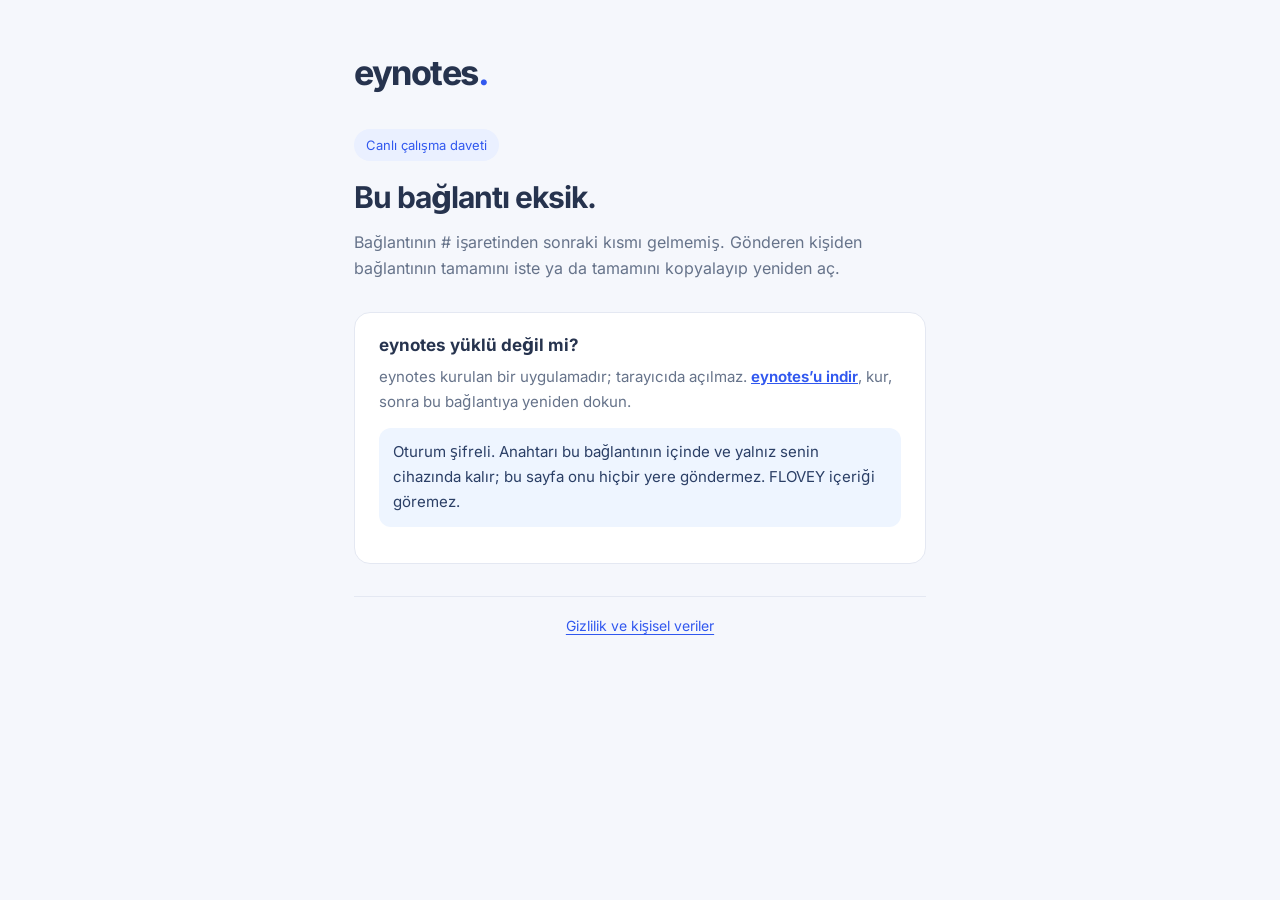
==== c/index.html @ 0c52d9c3 "notey 0.24.0 · 05a5afc" ====
<!doctype html>
<html lang="tr" data-kind="c">
<head>
  <meta charset="UTF-8"><meta name="viewport" content="width=device-width, initial-scale=1, viewport-fit=cover">
  <meta http-equiv="Content-Security-Policy" content="default-src 'none'; script-src 'self'; style-src 'unsafe-inline'; font-src 'self'; img-src 'self'; base-uri 'none'; form-action 'none'">
  <meta name="referrer" content="no-referrer"><meta name="robots" content="noindex">
  <meta name="theme-color" content="#3158ef">
  <title>eynotes. · Canlı çalışma daveti</title>
  <link rel="icon" href="../favicon.svg" type="image/svg+xml">
  <style>
    @font-face{font-family:Inter;src:url('../fonts/inter-latin-wght-normal.woff2') format('woff2');font-display:swap}*{box-sizing:border-box}[hidden]{display:none!important}body{margin:0;background:#f5f7fc;color:#26334e;font-family:Inter,system-ui,sans-serif}main{max-width:620px;margin:0 auto;padding:52px 24px 36px}.brand{font-size:34px;font-weight:750;letter-spacing:-1.5px}.brand span{color:#3158ef}.tag{display:inline-block;background:#eaf0ff;color:#3158ef;border-radius:20px;padding:8px 12px;font-size:13px;margin-top:36px}h1{font-size:30px;line-height:1.2;letter-spacing:-1px;margin:18px 0 14px}p{line-height:1.65;color:#66738a;margin:0 0 20px}.open{display:flex;width:100%;border:0;font-family:inherit;cursor:pointer;align-items:center;justify-content:center;min-height:58px;border-radius:12px;background:#3158ef;color:white;font-weight:650;font-size:17px;text-decoration:none;margin:26px 0 12px;padding:14px 18px;text-align:center}.open:hover{background:#234be0}.copy{display:flex;align-items:center;justify-content:center;text-decoration:none;box-sizing:border-box;width:100%;min-height:48px;border:1px solid #d5dcec;border-radius:12px;background:white;color:#26334e;font:inherit;font-size:15px;font-weight:600;cursor:pointer}.copy:hover{background:#f0f3fa}a:focus-visible,button:focus-visible{outline:3px solid #9faeff;outline-offset:4px}.hint{font-size:13px;color:#8690a4;text-align:center;margin:10px 0 0}.hint.lead{font-size:15px;color:#536079;text-align:left;margin:0}.steps{background:white;border:1px solid #e4e8f2;border-radius:16px;padding:22px 24px;margin:30px 0 20px}h2{font-size:17px;margin:0 0 10px}.steps p{margin:0 0 14px;font-size:15px}.steps a{color:#3158ef;font-weight:650}.lock{font-size:13px;background:#eef5ff;color:#2b3f66;border-radius:12px;padding:12px 14px}.site-footer{margin-top:32px;padding-top:20px;border-top:1px solid #e4e8f2;text-align:center;font-size:14px}.site-footer a{color:#3158ef;text-underline-offset:3px}@media(max-width:400px){main{padding:32px 20px}h1{font-size:26px}.steps{padding:20px}}
  </style>
</head>
<body><main>
  <div class="brand">eynotes<span>.</span></div>
  <span class="tag">Canlı çalışma daveti</span>
  <section id="ok">
    <h1>Seni eynotes’ta birlikte çalışmaya çağırdılar.</h1>
    <p>Katılmak için eynotes uygulaması ve eynotes hesabı gerekir.</p>
    <p class="hint lead" id="copied" role="status">eynotes yüklüyse bu bağlantı uygulamada açılır. Burada kaldıysan bağlantıyı kopyala ve eynotes’ta + › Bağlantıyı aç’a yapıştır.</p>
    <button type="button" class="open" id="copy">Bağlantıyı kopyala</button>
    <a class="copy" id="open" href="../">eynotes’ta aç</a>
  </section>
  <section id="bad" hidden>
    <h1>Bu bağlantı eksik.</h1>
    <p>Bağlantının # işaretinden sonraki kısmı gelmemiş. Gönderen kişiden bağlantının tamamını iste ya da tamamını kopyalayıp yeniden aç.</p>
  </section>
  <section class="steps">
    <h2>eynotes yüklü değil mi?</h2>
    <p>eynotes kurulan bir uygulamadır; tarayıcıda açılmaz. <a href="../">eynotes’u indir</a>, kur, sonra bu bağlantıya yeniden dokun.</p>
    <p class="lock">Oturum şifreli. Anahtarı bu bağlantının içinde ve yalnız senin cihazında kalır; bu sayfa onu hiçbir yere göndermez. FLOVEY içeriği göremez.</p>
  </section>
  <footer class="site-footer"><a href="../gizlilik.html">Gizlilik ve kişisel veriler</a></footer>
</main>
<script src="../acilis.js"></script>
</body></html>
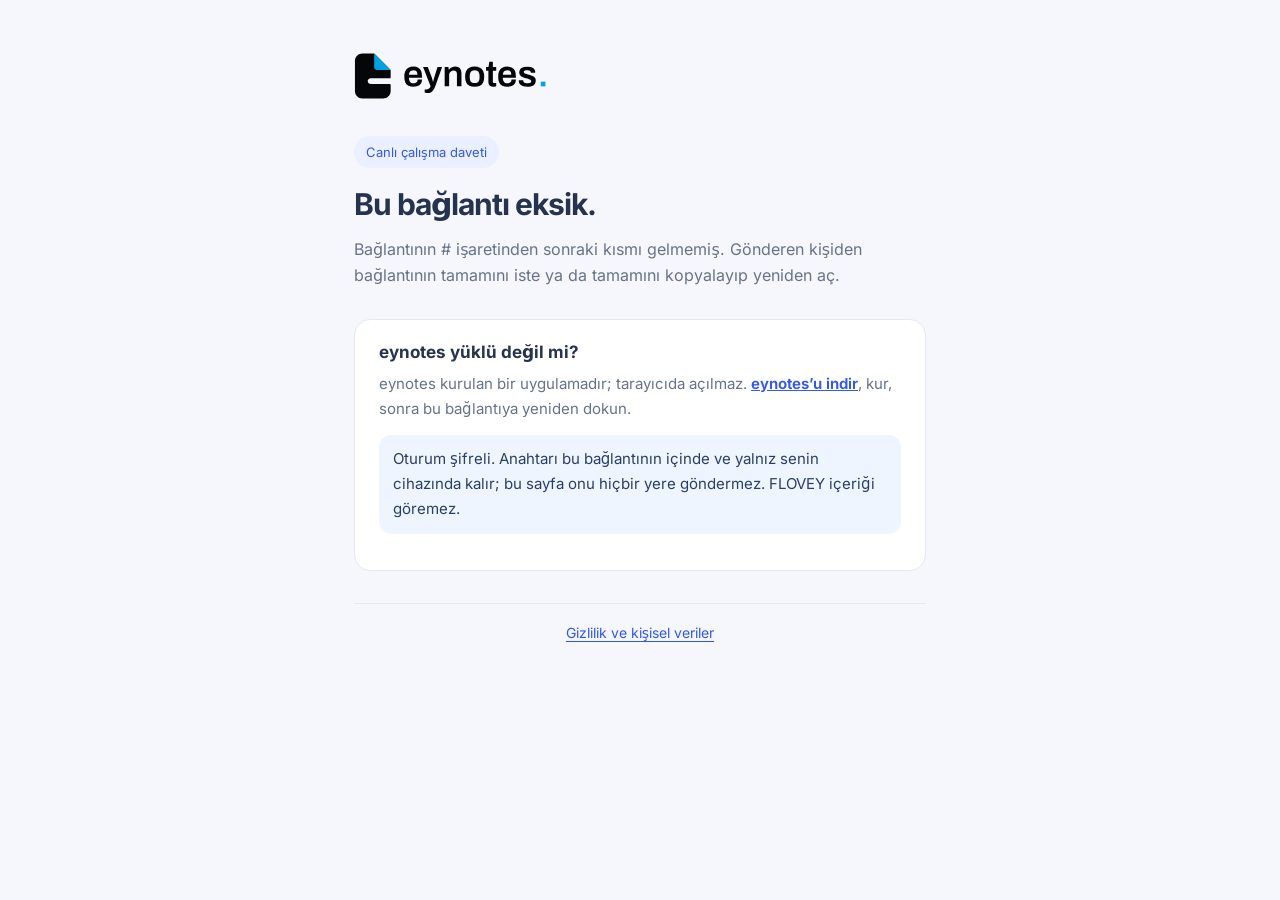
==== commit 96578749: "notey 0.29.9 · 84f9c11" ====
--- a/c/index.html
+++ b/c/index.html
@@ -5,14 +5,26 @@
   <meta http-equiv="Content-Security-Policy" content="default-src 'none'; script-src 'self'; style-src 'unsafe-inline'; font-src 'self'; img-src 'self'; base-uri 'none'; form-action 'none'">
   <meta name="referrer" content="no-referrer"><meta name="robots" content="noindex">
   <meta name="theme-color" content="#3158ef">
-  <title>eynotes. · Canlı çalışma daveti</title>
+  <title>eynotes · Canlı çalışma daveti</title>
   <link rel="icon" href="../favicon.svg" type="image/svg+xml">
   <style>
     @font-face{font-family:Inter;src:url('../fonts/inter-latin-wght-normal.woff2') format('woff2');font-display:swap}*{box-sizing:border-box}[hidden]{display:none!important}body{margin:0;background:#f5f7fc;color:#26334e;font-family:Inter,system-ui,sans-serif}main{max-width:620px;margin:0 auto;padding:52px 24px 36px}.brand{font-size:34px;font-weight:750;letter-spacing:-1.5px}.brand span{color:#3158ef}.tag{display:inline-block;background:#eaf0ff;color:#3158ef;border-radius:20px;padding:8px 12px;font-size:13px;margin-top:36px}h1{font-size:30px;line-height:1.2;letter-spacing:-1px;margin:18px 0 14px}p{line-height:1.65;color:#66738a;margin:0 0 20px}.open{display:flex;width:100%;border:0;font-family:inherit;cursor:pointer;align-items:center;justify-content:center;min-height:58px;border-radius:12px;background:#3158ef;color:white;font-weight:650;font-size:17px;text-decoration:none;margin:26px 0 12px;padding:14px 18px;text-align:center}.open:hover{background:#234be0}.copy{display:flex;align-items:center;justify-content:center;text-decoration:none;box-sizing:border-box;width:100%;min-height:48px;border:1px solid #d5dcec;border-radius:12px;background:white;color:#26334e;font:inherit;font-size:15px;font-weight:600;cursor:pointer}.copy:hover{background:#f0f3fa}a:focus-visible,button:focus-visible{outline:3px solid #9faeff;outline-offset:4px}.hint{font-size:13px;color:#8690a4;text-align:center;margin:10px 0 0}.hint.lead{font-size:15px;color:#536079;text-align:left;margin:0}.steps{background:white;border:1px solid #e4e8f2;border-radius:16px;padding:22px 24px;margin:30px 0 20px}h2{font-size:17px;margin:0 0 10px}.steps p{margin:0 0 14px;font-size:15px}.steps a{color:#3158ef;font-weight:650}.lock{font-size:13px;background:#eef5ff;color:#2b3f66;border-radius:12px;padding:12px 14px}.site-footer{margin-top:32px;padding-top:20px;border-top:1px solid #e4e8f2;text-align:center;font-size:14px}.site-footer a{color:#3158ef;text-underline-offset:3px}@media(max-width:400px){main{padding:32px 20px}h1{font-size:26px}.steps{padding:20px}}
   </style>
 </head>
 <body><main>
-  <div class="brand">eynotes<span>.</span></div>
+  <div class="brand"><svg role="img" aria-label="eynotes." width="196" height="48" style="display:block;max-width:100%;height:auto" xmlns="http://www.w3.org/2000/svg" viewBox="0 0 417 100">
+<path fill="#050608" d="M18 2 L43 2 L78 37 L78 53 C78 54 77 55 76 55 L36 55 C27 55 27 67 36 67 L76 67 C77 67 78 68 78 69 L78 82 C78 91 71 98 62 98 L18 98 C9 98 2 91 2 82 L2 18 C2 9 9 2 18 2 Z"/>
+  <path fill="#00A3E0" d="M43 2 L78 37 L49 37 C45 37 43 35 43 31 Z"/>
+  <path fill="#050608" transform="translate(104.000 72.000) scale(0.078 -0.078)" d="M291 -12Q207 -12 151 17.5Q95 47 67 108Q39 169 39 263Q39 358 67 418.5Q95 479 151 508.5Q207 538 291 538Q367 538 418.5 509.5Q470 481 496 422Q522 363 522 269L522 233L164 233Q166 184 179 150.5Q192 117 219.5 100.5Q247 84 292 84Q315 84 335 90Q355 96 370 108.5Q385 121 393.5 140Q402 159 402 184L522 184Q522 134 504.5 97Q487 60 455.5 36Q424 12 382 0Q340 -12 291 -12ZM166 319L395 319Q395 352 387.5 375Q380 398 366.5 413Q353 428 334 434.5Q315 441 291 441Q252 441 225.5 428Q199 415 185 388Q171 361 166 319Z"/>
+  <path fill="#050608" transform="translate(146.558 72.000) scale(0.078 -0.078)" d="M135 -182Q98 -182 75 -176.5Q52 -171 49 -170L49 -83L105 -83Q126 -83 147 -72Q168 -61 185 -42Q202 -23 210 0L5 526L133 526L231 274Q238 257 245.5 231Q253 205 261 177.5Q269 150 274 128L279 128Q283 143 288 162Q293 181 298.5 201Q304 221 310 240Q316 259 320 273L400 526L524 526L348 27Q333 -15 314.5 -53Q296 -91 271.5 -120Q247 -149 213.5 -165.5Q180 -182 135 -182Z"/>
+  <path fill="#050608" transform="translate(187.820 72.000) scale(0.078 -0.078)" d="M65 0L65 526L167 526L177 456L184 456Q202 480 226.5 498.5Q251 517 282.5 527.5Q314 538 352 538Q402 538 440.5 520Q479 502 501 462Q523 422 523 355L523 0L400 0L400 333Q400 361 393.5 379.5Q387 398 374.5 409.5Q362 421 344 426Q326 431 304 431Q271 431 244.5 415Q218 399 202.5 371Q187 343 187 306L187 0Z"/>
+  <path fill="#050608" transform="translate(233.372 72.000) scale(0.078 -0.078)" d="M299 -12Q213 -12 155 17.5Q97 47 68 108Q39 169 39 263Q39 358 68 418.5Q97 479 155 508.5Q213 538 299 538Q386 538 443.5 508.5Q501 479 530 418.5Q559 358 559 263Q559 169 530 108Q501 47 443.5 17.5Q386 -12 299 -12ZM299 88Q347 88 376.5 106.5Q406 125 419.5 162.5Q433 200 433 256L433 270Q433 326 419.5 363.5Q406 401 376.5 419.5Q347 438 299 438Q251 438 221.5 419.5Q192 401 178.5 363.5Q165 326 165 270L165 256Q165 200 178.5 162.5Q192 125 221.5 106.5Q251 88 299 88Z"/>
+  <path fill="#050608" transform="translate(280.016 72.000) scale(0.078 -0.078)" d="M204 -12Q155 -12 127 7.5Q99 27 87.5 57.5Q76 88 76 120L76 426L13 426L13 526L79 526L101 673L198 673L198 526L289 526L289 426L198 426L198 132Q198 111 209 99.5Q220 88 242 88L289 88L289 4Q279 0 264.5 -3.5Q250 -7 234 -9.5Q218 -12 204 -12Z"/>
+  <path fill="#050608" transform="translate(303.708 72.000) scale(0.078 -0.078)" d="M291 -12Q207 -12 151 17.5Q95 47 67 108Q39 169 39 263Q39 358 67 418.5Q95 479 151 508.5Q207 538 291 538Q367 538 418.5 509.5Q470 481 496 422Q522 363 522 269L522 233L164 233Q166 184 179 150.5Q192 117 219.5 100.5Q247 84 292 84Q315 84 335 90Q355 96 370 108.5Q385 121 393.5 140Q402 159 402 184L522 184Q522 134 504.5 97Q487 60 455.5 36Q424 12 382 0Q340 -12 291 -12ZM166 319L395 319Q395 352 387.5 375Q380 398 366.5 413Q353 428 334 434.5Q315 441 291 441Q252 441 225.5 428Q199 415 185 388Q171 361 166 319Z"/>
+  <path fill="#050608" transform="translate(347.466 72.000) scale(0.078 -0.078)" d="M270 -12Q213 -12 170 0.5Q127 13 98 35Q69 57 54.5 86.5Q40 116 40 151Q40 156 40.5 160Q41 164 41 166L161 166Q161 164 161 162Q161 160 161 158Q162 131 178 114.5Q194 98 220 91Q246 84 275 84Q301 84 324.5 89.5Q348 95 363.5 107.5Q379 120 379 140Q379 166 359 180Q339 194 306.5 203Q274 212 237 222Q204 231 171 242Q138 253 111.5 270Q85 287 68.5 314Q52 341 52 381Q52 420 69 449Q86 478 116 497.5Q146 517 187 527Q228 537 276 537Q323 537 361.5 527Q400 517 428.5 498.5Q457 480 472.5 453.5Q488 427 488 395Q488 388 487.5 381Q487 374 487 373L368 373L368 380Q368 399 356.5 412.5Q345 426 323.5 434Q302 442 270 442Q246 442 228 438Q210 434 198.5 427Q187 420 181 411Q175 402 175 391Q175 372 190 361Q205 350 230.5 342Q256 334 286 325Q322 315 360 304.5Q398 294 430.5 278Q463 262 483 233Q503 204 503 156Q503 110 485.5 77.5Q468 45 436.5 25.5Q405 6 362.5 -3Q320 -12 270 -12Z"/>
+  <path fill="#00A3E0" transform="translate(390.664 72.000) scale(0.078 -0.078)" d="M86 0L86 128L213 128L213 0Z"/>
+</svg>
+</div>
   <span class="tag">Canlı çalışma daveti</span>
   <section id="ok">
     <h1>Seni eynotes’ta birlikte çalışmaya çağırdılar.</h1>
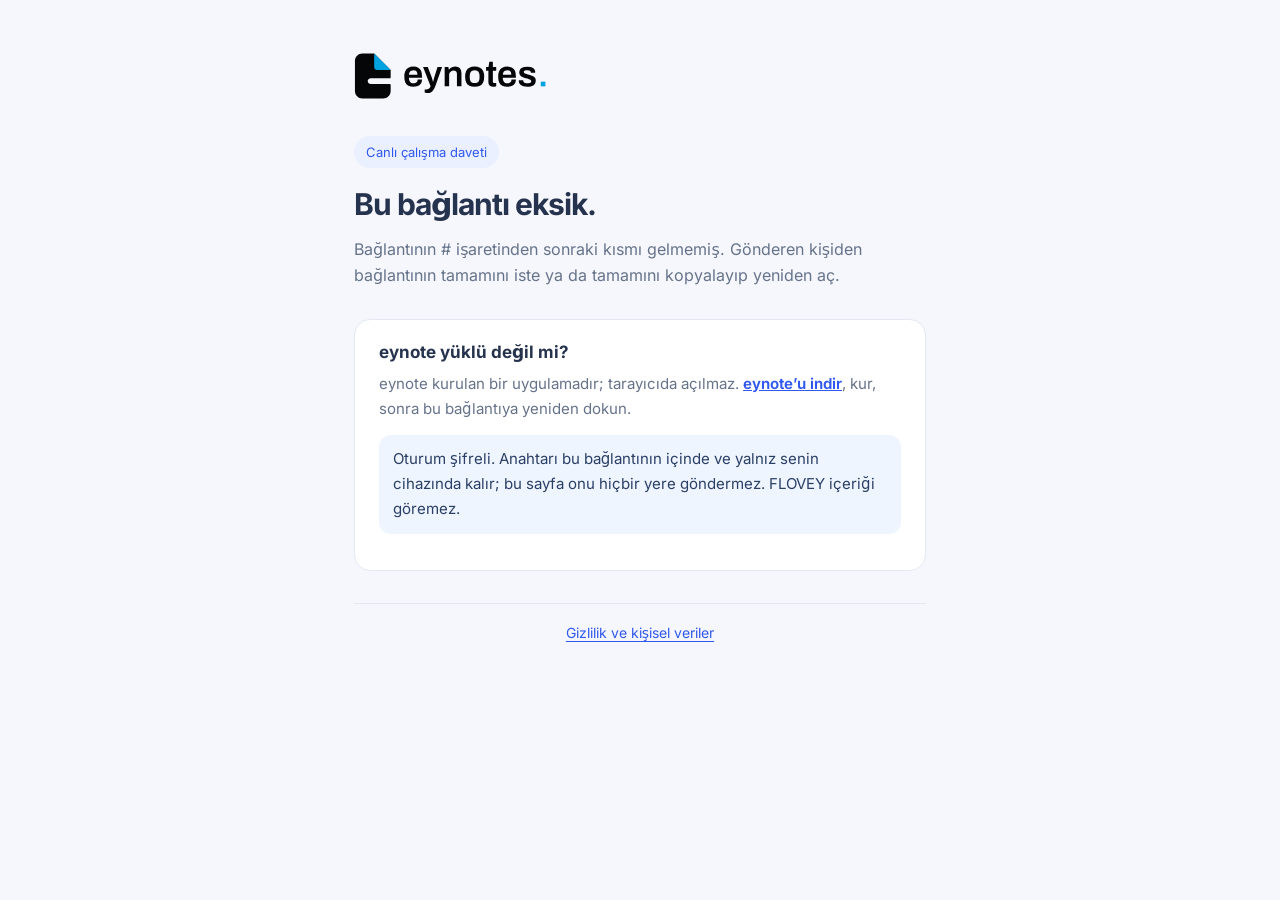
==== commit 92469d36: "notey 0.29.26 · acae567" ====
--- a/c/index.html
+++ b/c/index.html
@@ -5,14 +5,14 @@
   <meta http-equiv="Content-Security-Policy" content="default-src 'none'; script-src 'self'; style-src 'unsafe-inline'; font-src 'self'; img-src 'self'; base-uri 'none'; form-action 'none'">
   <meta name="referrer" content="no-referrer"><meta name="robots" content="noindex">
   <meta name="theme-color" content="#3158ef">
-  <title>eynotes · Canlı çalışma daveti</title>
+  <title>eynote · Canlı çalışma daveti</title>
   <link rel="icon" href="../favicon.svg" type="image/svg+xml">
   <style>
     @font-face{font-family:Inter;src:url('../fonts/inter-latin-wght-normal.woff2') format('woff2');font-display:swap}*{box-sizing:border-box}[hidden]{display:none!important}body{margin:0;background:#f5f7fc;color:#26334e;font-family:Inter,system-ui,sans-serif}main{max-width:620px;margin:0 auto;padding:52px 24px 36px}.brand{font-size:34px;font-weight:750;letter-spacing:-1.5px}.brand span{color:#3158ef}.tag{display:inline-block;background:#eaf0ff;color:#3158ef;border-radius:20px;padding:8px 12px;font-size:13px;margin-top:36px}h1{font-size:30px;line-height:1.2;letter-spacing:-1px;margin:18px 0 14px}p{line-height:1.65;color:#66738a;margin:0 0 20px}.open{display:flex;width:100%;border:0;font-family:inherit;cursor:pointer;align-items:center;justify-content:center;min-height:58px;border-radius:12px;background:#3158ef;color:white;font-weight:650;font-size:17px;text-decoration:none;margin:26px 0 12px;padding:14px 18px;text-align:center}.open:hover{background:#234be0}.copy{display:flex;align-items:center;justify-content:center;text-decoration:none;box-sizing:border-box;width:100%;min-height:48px;border:1px solid #d5dcec;border-radius:12px;background:white;color:#26334e;font:inherit;font-size:15px;font-weight:600;cursor:pointer}.copy:hover{background:#f0f3fa}a:focus-visible,button:focus-visible{outline:3px solid #9faeff;outline-offset:4px}.hint{font-size:13px;color:#8690a4;text-align:center;margin:10px 0 0}.hint.lead{font-size:15px;color:#536079;text-align:left;margin:0}.steps{background:white;border:1px solid #e4e8f2;border-radius:16px;padding:22px 24px;margin:30px 0 20px}h2{font-size:17px;margin:0 0 10px}.steps p{margin:0 0 14px;font-size:15px}.steps a{color:#3158ef;font-weight:650}.lock{font-size:13px;background:#eef5ff;color:#2b3f66;border-radius:12px;padding:12px 14px}.site-footer{margin-top:32px;padding-top:20px;border-top:1px solid #e4e8f2;text-align:center;font-size:14px}.site-footer a{color:#3158ef;text-underline-offset:3px}@media(max-width:400px){main{padding:32px 20px}h1{font-size:26px}.steps{padding:20px}}
   </style>
 </head>
 <body><main>
-  <div class="brand"><svg role="img" aria-label="eynotes." width="196" height="48" style="display:block;max-width:100%;height:auto" xmlns="http://www.w3.org/2000/svg" viewBox="0 0 417 100">
+  <div class="brand"><svg role="img" aria-label="eynote." width="196" height="48" style="display:block;max-width:100%;height:auto" xmlns="http://www.w3.org/2000/svg" viewBox="0 0 417 100">
 <path fill="#050608" d="M18 2 L43 2 L78 37 L78 53 C78 54 77 55 76 55 L36 55 C27 55 27 67 36 67 L76 67 C77 67 78 68 78 69 L78 82 C78 91 71 98 62 98 L18 98 C9 98 2 91 2 82 L2 18 C2 9 9 2 18 2 Z"/>
   <path fill="#00A3E0" d="M43 2 L78 37 L49 37 C45 37 43 35 43 31 Z"/>
   <path fill="#050608" transform="translate(104.000 72.000) scale(0.078 -0.078)" d="M291 -12Q207 -12 151 17.5Q95 47 67 108Q39 169 39 263Q39 358 67 418.5Q95 479 151 508.5Q207 538 291 538Q367 538 418.5 509.5Q470 481 496 422Q522 363 522 269L522 233L164 233Q166 184 179 150.5Q192 117 219.5 100.5Q247 84 292 84Q315 84 335 90Q355 96 370 108.5Q385 121 393.5 140Q402 159 402 184L522 184Q522 134 504.5 97Q487 60 455.5 36Q424 12 382 0Q340 -12 291 -12ZM166 319L395 319Q395 352 387.5 375Q380 398 366.5 413Q353 428 334 434.5Q315 441 291 441Q252 441 225.5 428Q199 415 185 388Q171 361 166 319Z"/>
@@ -27,19 +27,19 @@
 </div>
   <span class="tag">Canlı çalışma daveti</span>
   <section id="ok">
-    <h1>Seni eynotes’ta birlikte çalışmaya çağırdılar.</h1>
-    <p>Katılmak için eynotes uygulaması ve eynotes hesabı gerekir.</p>
-    <p class="hint lead" id="copied" role="status">eynotes yüklüyse bu bağlantı uygulamada açılır. Burada kaldıysan bağlantıyı kopyala ve eynotes’ta + › Bağlantıyı aç’a yapıştır.</p>
+    <h1>Seni eynote’ta birlikte çalışmaya çağırdılar.</h1>
+    <p>Katılmak için eynote uygulaması ve eynote hesabı gerekir.</p>
+    <p class="hint lead" id="copied" role="status">eynote yüklüyse bu bağlantı uygulamada açılır. Burada kaldıysan bağlantıyı kopyala ve eynote’ta + › Bağlantıyı aç’a yapıştır.</p>
     <button type="button" class="open" id="copy">Bağlantıyı kopyala</button>
-    <a class="copy" id="open" href="../">eynotes’ta aç</a>
+    <a class="copy" id="open" href="../">eynote’ta aç</a>
   </section>
   <section id="bad" hidden>
     <h1>Bu bağlantı eksik.</h1>
     <p>Bağlantının # işaretinden sonraki kısmı gelmemiş. Gönderen kişiden bağlantının tamamını iste ya da tamamını kopyalayıp yeniden aç.</p>
   </section>
   <section class="steps">
-    <h2>eynotes yüklü değil mi?</h2>
-    <p>eynotes kurulan bir uygulamadır; tarayıcıda açılmaz. <a href="../">eynotes’u indir</a>, kur, sonra bu bağlantıya yeniden dokun.</p>
+    <h2>eynote yüklü değil mi?</h2>
+    <p>eynote kurulan bir uygulamadır; tarayıcıda açılmaz. <a href="../">eynote’u indir</a>, kur, sonra bu bağlantıya yeniden dokun.</p>
     <p class="lock">Oturum şifreli. Anahtarı bu bağlantının içinde ve yalnız senin cihazında kalır; bu sayfa onu hiçbir yere göndermez. FLOVEY içeriği göremez.</p>
   </section>
   <footer class="site-footer"><a href="../gizlilik.html">Gizlilik ve kişisel veriler</a></footer>
